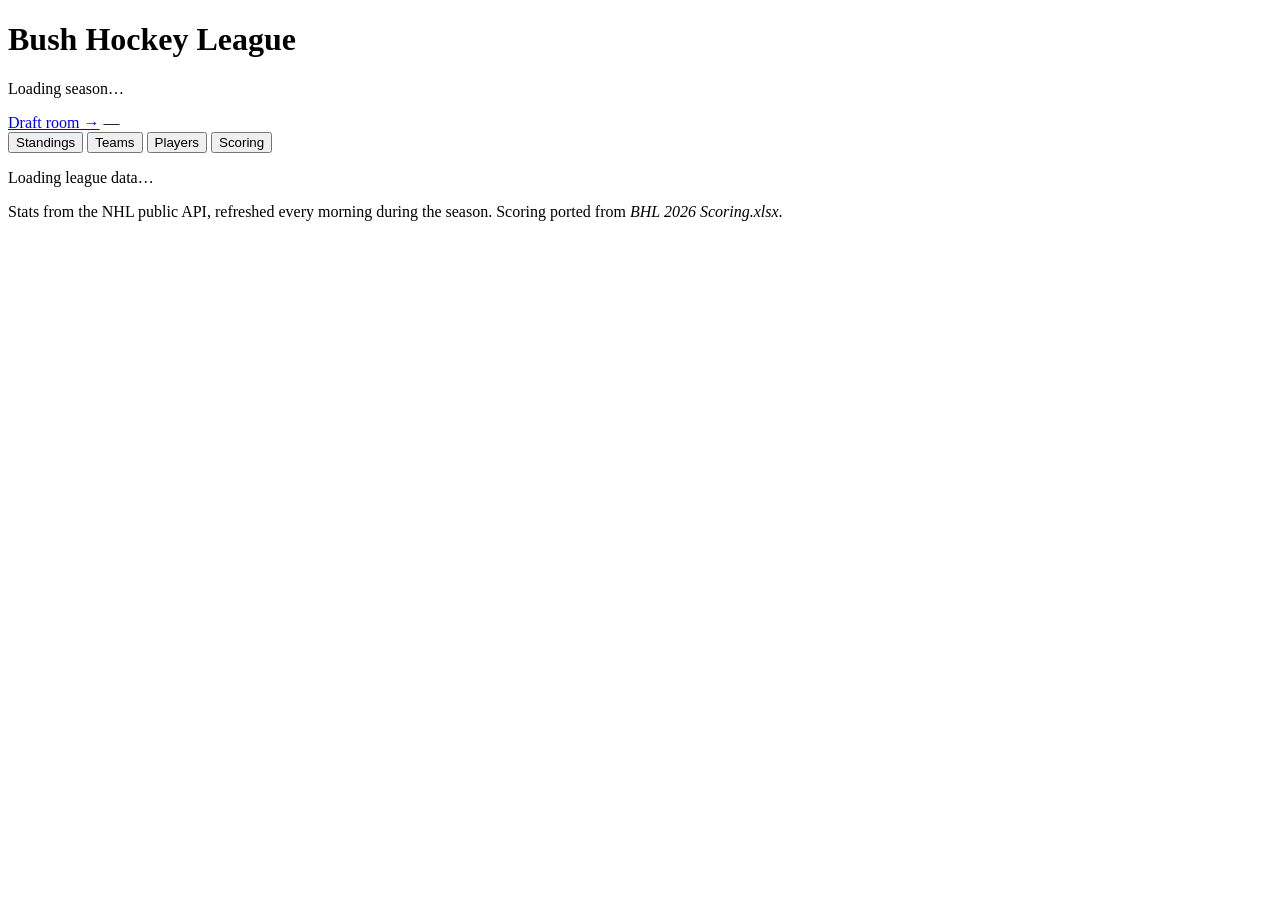
==== index.html @ 4d297b75 "Add files via upload" ====
<!doctype html>
<html lang="en">
<head>
<meta charset="utf-8">
<meta name="viewport" content="width=device-width, initial-scale=1">
<title>Bush Hockey League</title>
<meta name="description" content="Live standings and scoring for the BHL fantasy hockey league.">
<link rel="icon" href="data:image/svg+xml,<svg xmlns='http://www.w3.org/2000/svg' viewBox='0 0 100 100'><text y='.9em' font-size='90'>🏒</text></svg>">
<link rel="preconnect" href="https://fonts.googleapis.com">
<link rel="preconnect" href="https://fonts.gstatic.com" crossorigin>
<link rel="stylesheet" href="https://fonts.googleapis.com/css2?family=Barlow+Condensed:wght@600;700&family=IBM+Plex+Sans:wght@400;500;600&family=IBM+Plex+Mono:wght@400;500&display=swap">
<link rel="stylesheet" href="assets/style.css">
</head>
<body>
<header class="masthead">
  <div class="wrap">
    <div class="brand">
      <span class="puck" aria-hidden="true"></span>
      <div>
        <h1>Bush Hockey League</h1>
        <p class="sub" id="seasonLine">Loading season…</p>
      </div>
    </div>
    <div class="stamp">
      <a href="draft.html" class="draftlink">Draft room →</a>
      <span class="dot" id="freshDot"></span>
      <span id="updatedLine">—</span>
    </div>
  </div>
</header>

<nav class="tabs wrap" role="tablist">
  <button class="tab active" data-view="standings" role="tab">Standings</button>
  <button class="tab" data-view="teams" role="tab">Teams</button>
  <button class="tab" data-view="players" role="tab">Players</button>
  <button class="tab" data-view="rules" role="tab">Scoring</button>
</nav>

<main class="wrap" id="main">
  <p class="loading">Loading league data…</p>
</main>

<footer class="wrap foot">
  <p>Stats from the NHL public API, refreshed every morning during the season.
     Scoring ported from <em>BHL 2026 Scoring.xlsx</em>.</p>
</footer>

<script src="assets/app.js"></script>
</body>
</html>
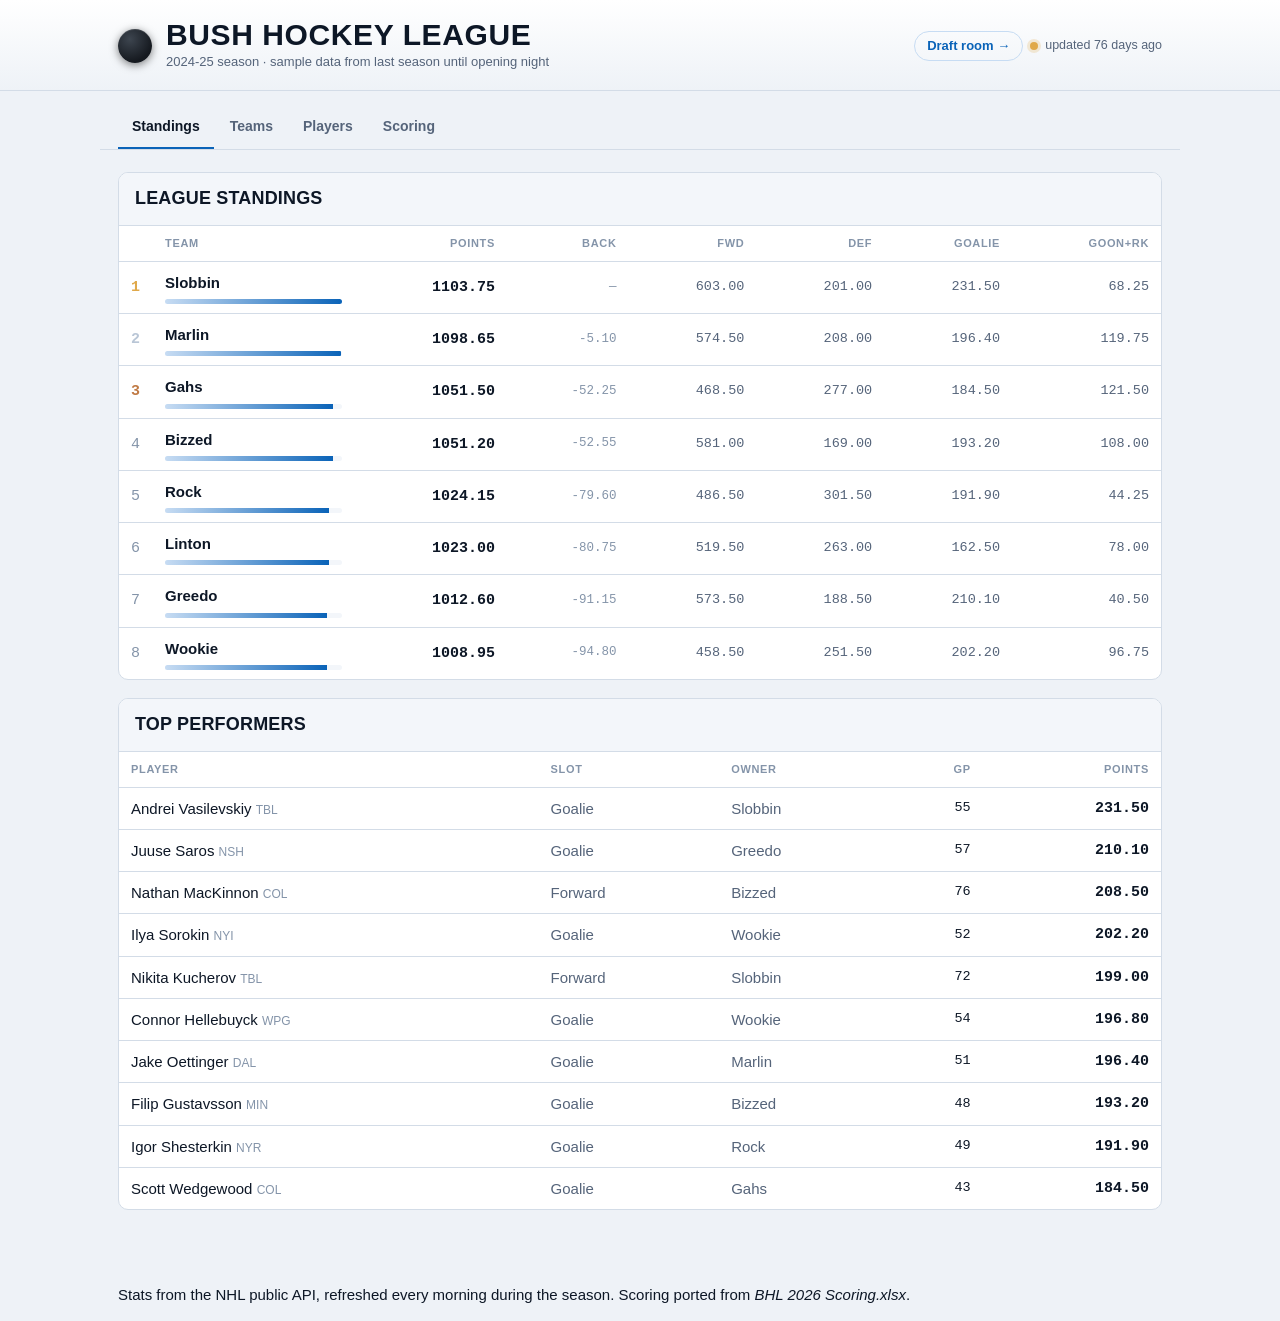
==== commit 69cf905c: "Add files via upload" ====
--- a/index.html
+++ b/index.html
@@ -9,7 +9,7 @@
 <link rel="preconnect" href="https://fonts.googleapis.com">
 <link rel="preconnect" href="https://fonts.gstatic.com" crossorigin>
 <link rel="stylesheet" href="https://fonts.googleapis.com/css2?family=Barlow+Condensed:wght@600;700&family=IBM+Plex+Sans:wght@400;500;600&family=IBM+Plex+Mono:wght@400;500&display=swap">
-<link rel="stylesheet" href="assets/style.css">
+<link rel="stylesheet" href="style.css">
 </head>
 <body>
 <header class="masthead">
@@ -45,6 +45,6 @@
      Scoring ported from <em>BHL 2026 Scoring.xlsx</em>.</p>
 </footer>
 
-<script src="assets/app.js"></script>
+<script src="app.js"></script>
 </body>
 </html>
--- a/style.css
+++ b/style.css
@@ -0,0 +1,147 @@
+:root{
+  /* Rink at night: cold blue-biased neutrals, ice-blue accent, goal-light red
+     reserved strictly for alerts. */
+  --bg:#0a1120; --panel:#111b2c; --panel-2:#18243a; --line:#25344d;
+  --ink:#e8eef7; --ink-dim:#93a3ba; --ink-faint:#6b7c96;
+  --accent:#5fb8ff; --accent-dim:#1d4a75;
+  --gold:#e0a94a; --silver:#b9c6d6; --bronze:#c07a44;
+  --good:#3fbf7f; --bad:#e5484d;
+  --radius:10px;
+  --display:"Barlow Condensed","Haettenschweiler","Arial Narrow",sans-serif;
+  --body:"IBM Plex Sans",-apple-system,BlinkMacSystemFont,"Segoe UI",Roboto,sans-serif;
+  --mono:"IBM Plex Mono",ui-monospace,SFMono-Regular,Menlo,Consolas,monospace;
+}
+@media (prefers-color-scheme: light){
+  :root:not([data-theme="dark"]){
+    --bg:#eef2f7; --panel:#ffffff; --panel-2:#f3f6fa; --line:#d3dce7;
+    --ink:#0d1726; --ink-dim:#55647a; --ink-faint:#8494a9;
+    --accent:#0a63b8; --accent-dim:#c7dcf3;
+  }
+}
+:root[data-theme="light"]{
+  --bg:#eef2f7; --panel:#ffffff; --panel-2:#f3f6fa; --line:#d3dce7;
+  --ink:#0d1726; --ink-dim:#55647a; --ink-faint:#8494a9;
+  --accent:#0a63b8; --accent-dim:#c7dcf3;
+}
+*{box-sizing:border-box}
+html{-webkit-text-size-adjust:100%}
+body{
+  margin:0; background:var(--bg); color:var(--ink);
+  font:15px/1.55 var(--body);
+  -webkit-font-smoothing:antialiased;
+}
+.wrap{max-width:1080px; margin:0 auto; padding-inline:18px}
+
+/* ---------- masthead ---------- */
+.masthead{
+  background:linear-gradient(180deg,var(--panel),var(--bg));
+  border-bottom:1px solid var(--line); padding-block:20px 18px;
+}
+.masthead .wrap{display:flex; justify-content:space-between; align-items:center; gap:16px; flex-wrap:wrap}
+.brand{display:flex; align-items:center; gap:14px}
+.puck{
+  width:34px; height:34px; border-radius:50%; flex:none;
+  background:radial-gradient(circle at 35% 30%,#3d454f,#15191f 70%);
+  box-shadow:0 2px 8px rgba(0,0,0,.5), inset 0 1px 0 rgba(255,255,255,.12);
+}
+h1{margin:0; font-family:var(--display); font-size:30px; line-height:1;
+   font-weight:700; letter-spacing:.02em; text-transform:uppercase}
+.sub{margin:2px 0 0; color:var(--ink-dim); font-size:13px}
+.stamp{display:flex; align-items:center; gap:7px; font-size:12.5px; color:var(--ink-dim); font-variant-numeric:tabular-nums}
+.dot{width:8px;height:8px;border-radius:50%;background:var(--good);flex:none;
+     box-shadow:0 0 0 3px color-mix(in srgb,var(--good) 22%,transparent)}
+.dot.stale{background:var(--gold);box-shadow:0 0 0 3px color-mix(in srgb,var(--gold) 22%,transparent)}
+
+/* ---------- tabs ---------- */
+.tabs{display:flex; gap:2px; margin-top:16px; border-bottom:1px solid var(--line); overflow-x:auto}
+.tab{
+  appearance:none; background:none; border:0; border-bottom:2px solid transparent;
+  color:var(--ink-dim); font:inherit; font-size:14px; font-weight:550;
+  padding:9px 14px; cursor:pointer; white-space:nowrap;
+}
+.tab:hover{color:var(--ink)}
+.tab.active{color:var(--ink); border-bottom-color:var(--accent)}
+
+main{padding-block:22px 40px; min-height:60vh}
+.loading{color:var(--ink-dim)}
+
+/* ---------- cards / tables ---------- */
+.card{background:var(--panel); border:1px solid var(--line); border-radius:var(--radius); overflow:hidden; margin-bottom:18px}
+.card > h2, .card > h3{margin:0; padding:12px 16px; font-family:var(--display);
+  font-size:18px; font-weight:600; text-transform:uppercase; letter-spacing:.05em;
+  border-bottom:1px solid var(--line); background:var(--panel-2); letter-spacing:.01em}
+.scroll{overflow-x:auto}
+table{width:100%; border-collapse:collapse; font-variant-numeric:tabular-nums}
+td,th{font-variant-numeric:tabular-nums}
+th,td{padding:9px 12px; text-align:right; border-bottom:1px solid var(--line); white-space:nowrap}
+th{font-size:11px; text-transform:uppercase; letter-spacing:.06em; color:var(--ink-faint); font-weight:600}
+th:first-child,td:first-child,th.l,td.l{text-align:left}
+tbody tr:last-child td{border-bottom:0}
+tbody tr:hover{background:var(--panel-2)}
+.num{font-family:var(--mono); font-size:13.5px}
+.big{font-weight:650; font-size:15px}
+.muted{color:var(--ink-dim)}
+.tiny{font-size:12px; color:var(--ink-faint)}
+
+/* ---------- standings ---------- */
+.rank{width:34px; font-family:var(--mono); color:var(--ink-faint)}
+tr.r1 .rank{color:var(--gold); font-weight:700}
+tr.r2 .rank{color:var(--silver); font-weight:700}
+tr.r3 .rank{color:var(--bronze); font-weight:700}
+.teamlink{background:none;border:0;padding:0;font:inherit;color:var(--ink);font-weight:600;cursor:pointer;text-align:left}
+.teamlink:hover{color:var(--accent); text-decoration:underline}
+.gap{color:var(--ink-faint); font-family:var(--mono); font-size:12.5px}
+.bar{height:5px; border-radius:3px; background:var(--panel-2); overflow:hidden; min-width:90px; margin-top:5px}
+.bar > span{display:block; height:100%; background:linear-gradient(90deg,var(--accent-dim),var(--accent))}
+
+/* ---------- team detail ---------- */
+.back{appearance:none;background:none;border:0;color:var(--accent);font:inherit;cursor:pointer;padding:0;margin-bottom:14px}
+.back:hover{text-decoration:underline}
+.teamhead{display:flex; justify-content:space-between; align-items:flex-end; gap:16px; flex-wrap:wrap; margin-bottom:16px}
+.teamhead h2{margin:0; font-family:var(--display); font-size:38px; line-height:1;
+   font-weight:700; letter-spacing:.02em; text-transform:uppercase; text-wrap:balance}
+.score{font-family:var(--display); font-size:46px; font-weight:700; line-height:.9;
+   letter-spacing:.01em; font-variant-numeric:tabular-nums}
+.chips{display:flex; gap:8px; flex-wrap:wrap; margin-top:10px}
+.chip{background:var(--panel-2); border:1px solid var(--line); border-radius:999px;
+      padding:4px 11px; font-size:12px; color:var(--ink-dim)}
+.chip b{color:var(--ink); font-family:var(--mono); font-weight:650}
+tr.bench{opacity:.5}
+tr.bench td:first-child::after{content:" · bench"; color:var(--ink-faint); font-size:11px; font-weight:400}
+tr.miss td{color:var(--bad)}
+.slot{display:inline-block; min-width:54px; font-size:10.5px; font-weight:700; letter-spacing:.07em;
+      color:var(--ink-faint); text-transform:uppercase}
+.statline{font-family:var(--mono); font-size:12px; color:var(--ink-dim)}
+
+/* ---------- players ---------- */
+.filters{display:flex; gap:8px; flex-wrap:wrap; margin-bottom:14px; align-items:center}
+.filters input, .filters select{
+  background:var(--panel); border:1px solid var(--line); color:var(--ink);
+  border-radius:7px; padding:7px 10px; font:inherit; font-size:13.5px;
+}
+.filters input{min-width:190px; flex:1 1 190px}
+.filters input:focus,.filters select:focus{outline:2px solid var(--accent-dim); border-color:var(--accent)}
+
+/* ---------- scoring ---------- */
+.grid2{display:grid; grid-template-columns:repeat(auto-fit,minmax(260px,1fr)); gap:18px}
+.rule{display:flex; justify-content:space-between; padding:7px 0; border-bottom:1px solid var(--line)}
+.rule:last-child{border-bottom:0}
+.rule b{font-family:var(--mono); font-weight:650}
+.note{background:var(--panel-2); border-left:3px solid var(--accent); padding:11px 14px;
+      border-radius:0 7px 7px 0; font-size:13.5px; color:var(--ink-dim); margin-top:14px}
+.warn{border-left-color:var(--bad)}
+
+.pad{padding:16px}
+@media (max-width:600px){
+  th,td{padding:8px 9px}
+  .hide-s{display:none}
+  h1{font-size:24px}
+  .score{font-size:36px}
+}
+
+/* Focus visibility for keyboard users */
+:focus-visible{outline:2px solid var(--accent); outline-offset:2px; border-radius:4px}
+@media (prefers-reduced-motion: reduce){*{animation:none!important; transition:none!important}}
+.draftlink{color:var(--accent); text-decoration:none; font-weight:600; font-size:13px;
+  border:1px solid var(--accent-dim); border-radius:999px; padding:4px 12px}
+.draftlink:hover{background:var(--accent-dim)}
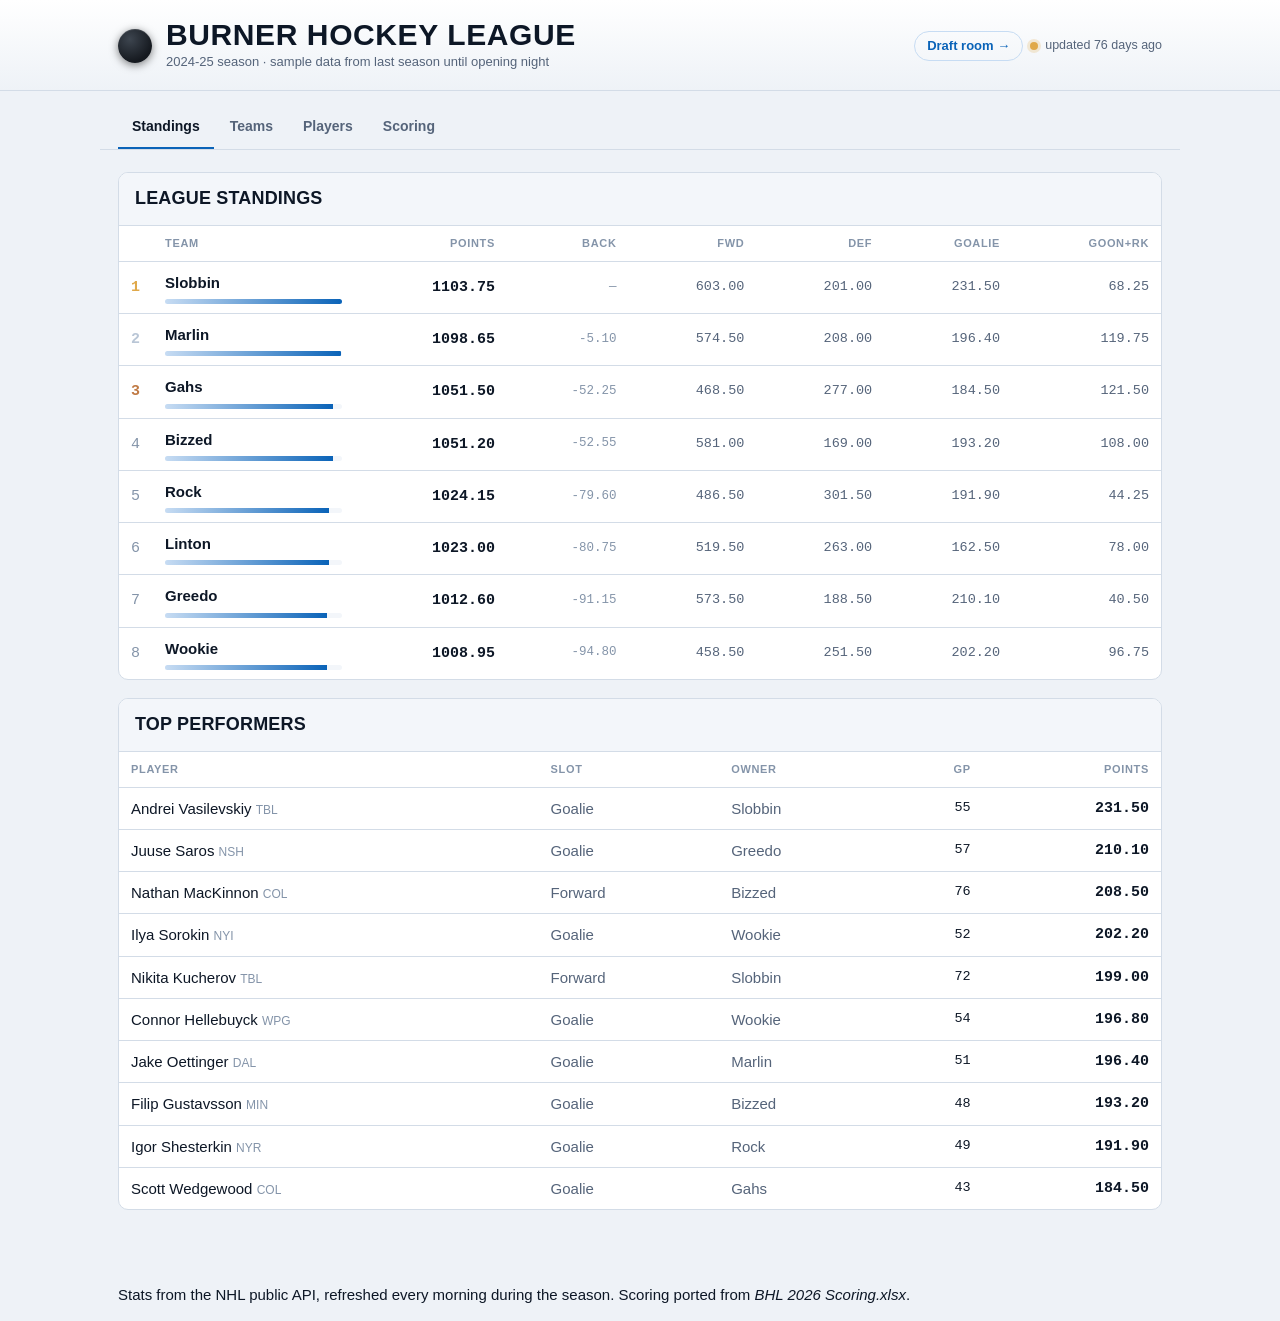
==== commit 0475d73e: "Rename Bush Hockey League to Burner Hockey League" ====
--- a/index.html
+++ b/index.html
@@ -3,7 +3,7 @@
 <head>
 <meta charset="utf-8">
 <meta name="viewport" content="width=device-width, initial-scale=1">
-<title>Bush Hockey League</title>
+<title>Burner Hockey League</title>
 <meta name="description" content="Live standings and scoring for the BHL fantasy hockey league.">
 <link rel="icon" href="data:image/svg+xml,<svg xmlns='http://www.w3.org/2000/svg' viewBox='0 0 100 100'><text y='.9em' font-size='90'>🏒</text></svg>">
 <link rel="preconnect" href="https://fonts.googleapis.com">
@@ -17,7 +17,7 @@
     <div class="brand">
       <span class="puck" aria-hidden="true"></span>
       <div>
-        <h1>Bush Hockey League</h1>
+        <h1>Burner Hockey League</h1>
         <p class="sub" id="seasonLine">Loading season…</p>
       </div>
     </div>
